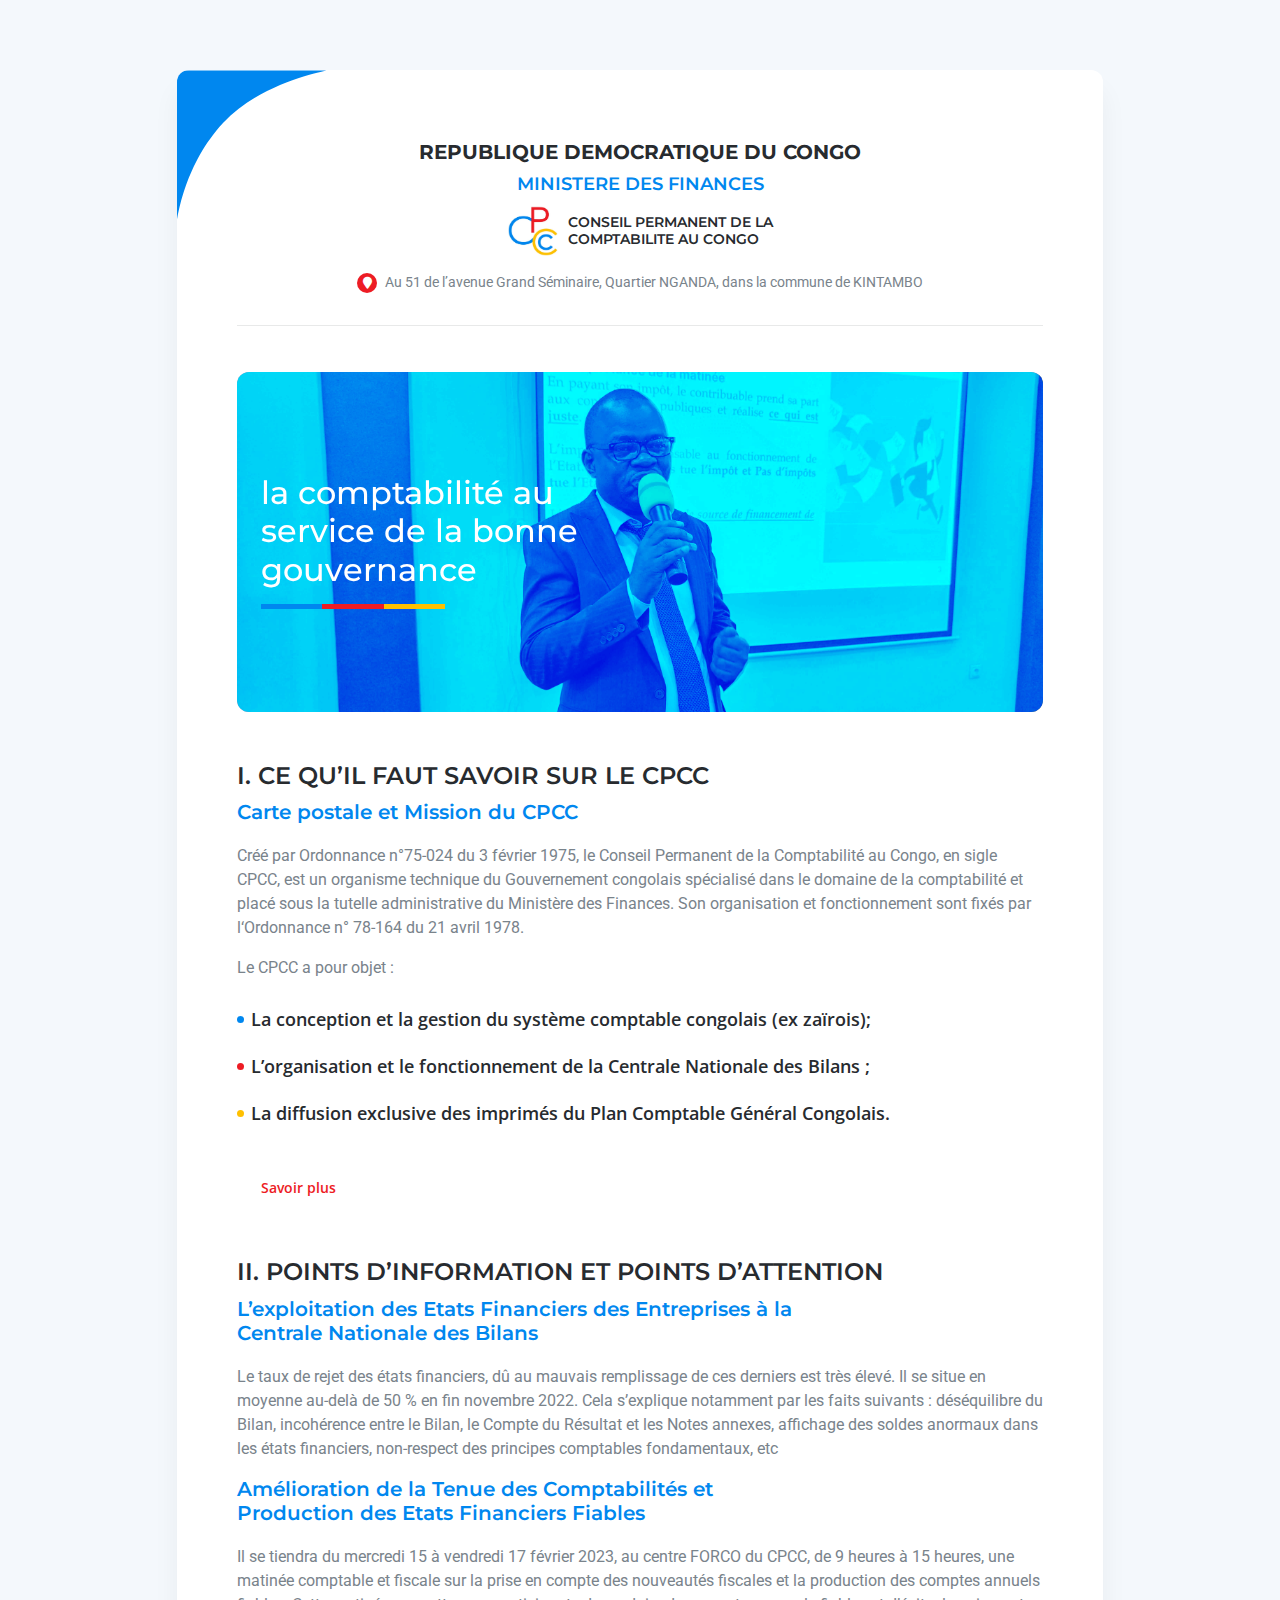
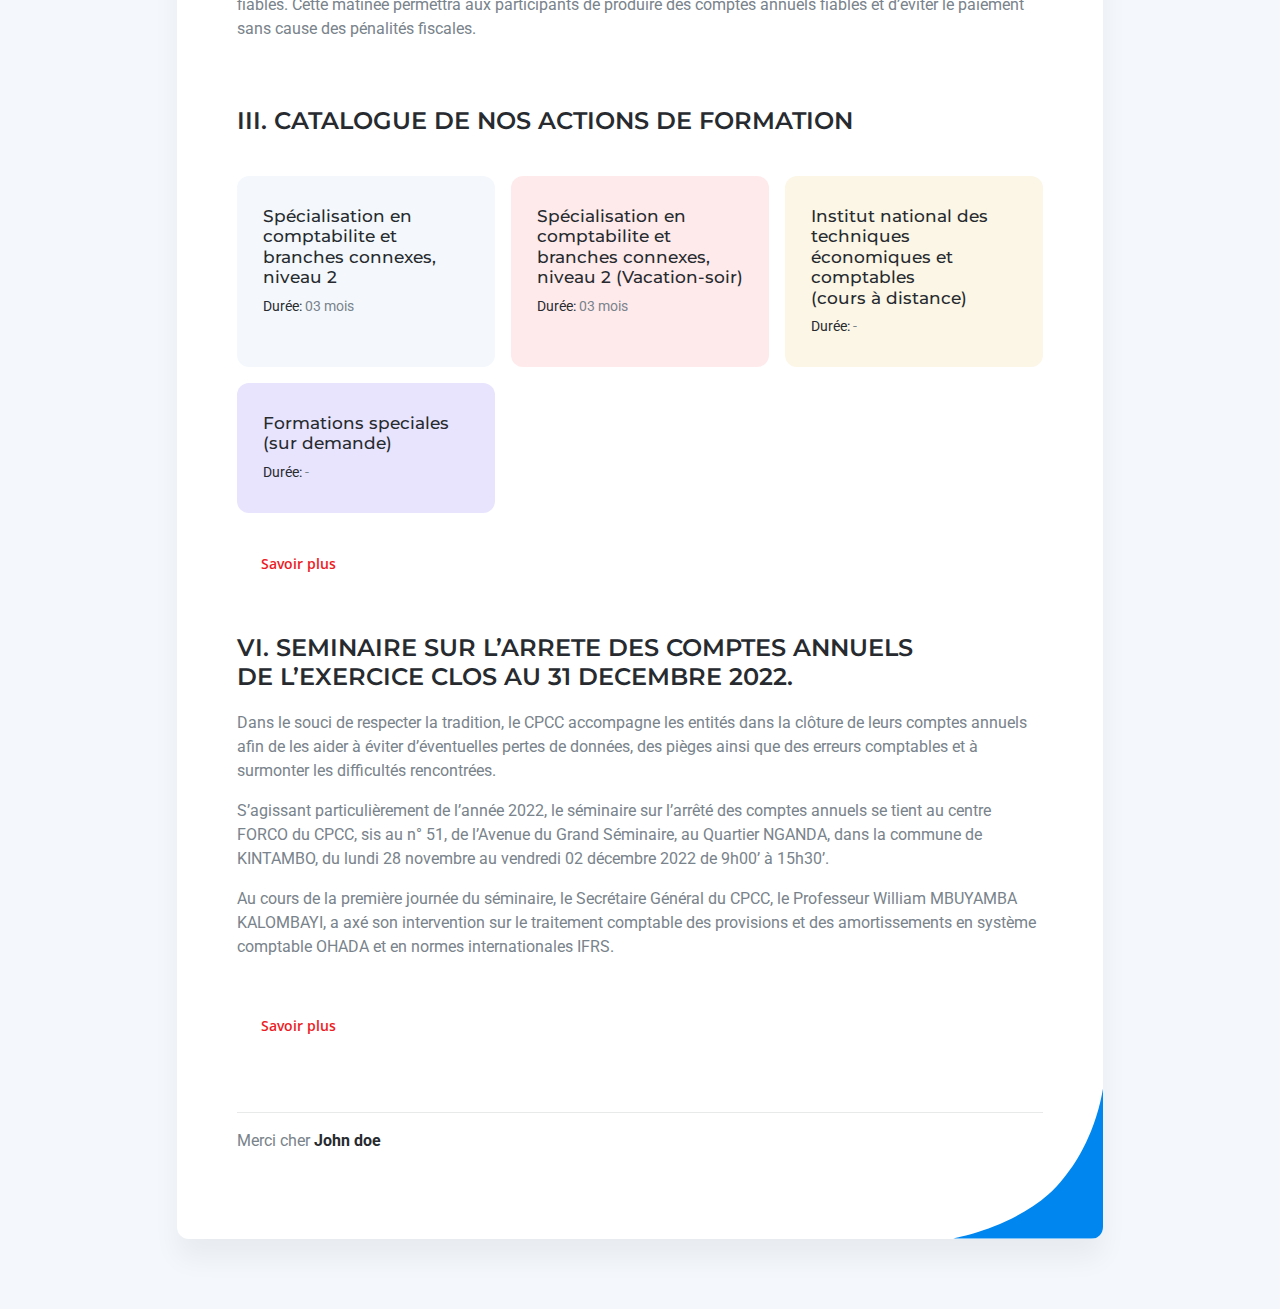
==== newsletter/index.html @ 737fd837 "push" ====
<!DOCTYPE html>
<html lang="en">

<head>
  <meta charset="UTF-8">
  <meta http-equiv="X-UA-Compatible" content="IE=edge">
  <meta name="viewport" content="width=device-width, initial-scale=1.0">
  <title>Letter| Accueil</title>
  <link rel="stylesheet" href="css/bootstrap.min.css">
  <link rel="stylesheet" href="https://pro.fontawesome.com/releases/v5.10.0/css/all.css">
  <link rel="stylesheet" href="font/css/all.min.css">
  <link rel="stylesheet" href="css/style.css">
</head>

<body>
  <div class="global-div">
    <div class="wrapper">
      <div class="container">
        <div class="row justify-content-center">
          <div class="col-lg-10">
            <div class="card">
              <svg width="150" height="151" viewBox="0 0 150 151" fill="none" xmlns="http://www.w3.org/2000/svg">
                      <path d="M0 0.5H150C150 0.5 83.638 12.2898 46 53C8.36202 93.7102 1.12723 144.4 0 150.5V0.5Z" fill="var(--blueColor)"/>
                    </svg>
                    <svg width="150" height="151" viewBox="0 0 150 151" fill="none" xmlns="http://www.w3.org/2000/svg">
                      <path d="M0 0.5H150C150 0.5 83.638 12.2898 46 53C8.36202 93.7102 1.12723 144.4 0 150.5V0.5Z" fill="var(--blueColor)"/>
                    </svg>
              <div class="d-flex block-header flex-column">
                <div class="info-min text-center">
                  <h2>REPUBLIQUE DEMOCRATIQUE DU CONGO</h2>
                  <h3>
                    MINISTERE DES FINANCES
                  </h3>
                </div>
                <div class="d-flex align-items-center justify-content-center mb-3">
                  <div class="logo">
                    <img src="images/logo.jpeg" alt="">
                  </div>
                  <h5>CONSEIL PERMANENT DE LA <br> COMPTABILITE AU CONGO</h5>
                </div>
                <div class="text-center">
                  <p><i class="fas fa-map-marker"></i> Au 51 de l’avenue Grand Séminaire, Quartier NGANDA, dans la
                    commune de KINTAMBO</p>
                </div>
                <hr>
              </div>
              <div class="block-banner">
                <img src="images/banner.jpg" alt="">
                <div class="container-fluid">
                  <div class="row">
                    <div class="col-lg-6">
                      <h3>
                        la comptabilité au service de la bonne gouvernance
                        <span class="line"></span>
                      </h3>
                    </div>
                  </div>
                </div>
              </div>
              <div class="block-about">
                <div class="container-fluid px-0">
                  <div class="row">
                    <div class="col-12">
                      <h2>
                        I. CE QU’IL FAUT SAVOIR SUR LE CPCC
                      </h2>
                      <h3>
                        Carte postale et Mission du CPCC
                      </h3>
                      <p>
                        Créé par Ordonnance n°75-024 du 3 février 1975, le Conseil Permanent de la Comptabilité au
                        Congo, en sigle CPCC, est un organisme technique du Gouvernement congolais spécialisé dans le
                        domaine de la comptabilité et placé sous la tutelle administrative du Ministère des Finances.
                        Son organisation et fonctionnement sont fixés par l‘Ordonnance n° 78-164 du 21 avril 1978.
                      </p>
                      <p>
                        Le CPCC a pour objet :
                      </p>
                      <ul>
                        <li>
                          La conception et la gestion du système comptable congolais (ex zaïrois);
                        </li>
                        <li>
                          L’organisation et le fonctionnement de la Centrale Nationale des Bilans ;
                        </li>
                        <li>
                          La diffusion exclusive des imprimés du Plan Comptable Général Congolais.
                        </li>
                      </ul>
                      <a href="#" class="btn">Savoir plus</a>
                    </div>
                  </div>
                </div>
              </div>
              <div class="block-formation">
                <h2>
                  II. POINTS D’INFORMATION ET POINTS D’ATTENTION
                </h2>
                <h3>
                  L’exploitation des Etats Financiers des Entreprises à la <br>
                  Centrale Nationale des Bilans
                </h3>
                <p>
                  Le taux de rejet des états financiers, dû au mauvais remplissage de ces derniers est très élevé. Il se
                  situe en moyenne au-delà de 50 % en fin novembre 2022. Cela s’explique notamment par les faits
                  suivants : déséquilibre du Bilan, incohérence entre le Bilan, le Compte du Résultat et les Notes
                  annexes, affichage des soldes anormaux dans les états financiers, non-respect des principes comptables
                  fondamentaux, etc
                </p>
                <h3>
                  Amélioration de la Tenue des Comptabilités et <br> Production des Etats Financiers Fiables
                </h3>
                <p>
                  Il se tiendra du mercredi 15 à vendredi 17 février 2023, au centre FORCO du CPCC, de 9 heures à 15
                  heures, une matinée comptable et fiscale sur la prise en compte des nouveautés fiscales et la
                  production des comptes annuels fiables.
                  Cette matinée permettra aux participants de produire des comptes annuels fiables et d’éviter le
                  paiement sans cause des pénalités fiscales.

                </p>
              </div>
              <div class="block-all-catalogue">
                <h2>
                  III. CATALOGUE DE NOS ACTIONS DE FORMATION
                </h2>
                <div class="container-fluid px-0">
                  <div class="row g-lg-3 g-3 mt-lg-4 mt-2">
                    <div class="col-lg-4">
                      <a href="#">
                        <div class="card-cat card-1">
                          <h4>
                            Spécialisation en comptabilite et branches connexes, niveau 2

                          </h4>
                          <p><span>Durée: </span>03 mois</p>
                        </div>
                      </a>
                    </div>
                    <div class="col-lg-4">
                      <a href="#">
                        <div class="card-cat card-2">
                          <h4>
                            Spécialisation en comptabilite et branches connexes, niveau 2

                            (Vacation-soir)

                          </h4>
                          <p><span>Durée: </span>03 mois</p>
                        </div>
                      </a>
                    </div>
                    <div class="col-lg-4">
                      <a href="#">
                        <div class="card-cat card-3">
                          <h4>
                            Institut national
                            des techniques économiques et comptables
                            <br>
                            (cours à distance)


                          </h4>
                          <p><span>Durée: </span>-</p>
                        </div>
                      </a>
                    </div>
                    <div class="col-lg-4">
                      <a href="#">
                        <div class="card-cat card-4">
                          <h4>
                            Formations speciales
                            <br>
                            (sur demande)

                          </h4>
                          <p><span>Durée: </span>-</p>
                        </div>
                      </a>
                    </div>
                  </div>
                  <a href="#" class="btn">Savoir plus</a>
                </div>
              </div>
              <div class="block-sem">
                <h2>
                  VI. SEMINAIRE SUR L’ARRETE DES COMPTES ANNUELS <br> DE L’EXERCICE  CLOS AU 31 
                  DECEMBRE 2022.
                </h2>
                <p>
                  Dans le souci de respecter la tradition, le CPCC accompagne les entités dans la clôture de leurs comptes annuels afin de les aider à éviter d’éventuelles pertes de données, des pièges ainsi que des erreurs comptables et à surmonter les difficultés rencontrées.
                </p>
                <p>
                  S’agissant particulièrement de l’année 2022, le séminaire sur l’arrêté des comptes annuels se tient au centre FORCO du CPCC, sis au n° 51, de l’Avenue du Grand Séminaire, au Quartier NGANDA, dans la commune de KINTAMBO, du lundi 28 novembre au vendredi 02 décembre 2022 de 9h00’ à 15h30’.
                </p>
                <p>
                  Au cours de la première journée du séminaire, le Secrétaire Général du CPCC, le Professeur William MBUYAMBA KALOMBAYI, a axé son intervention sur le traitement comptable des provisions et des amortissements en système comptable OHADA et en normes internationales IFRS.
                </p>
                <a href="#" class="btn">Savoir plus</a>
              </div>
              <hr>
              <footer>
                <p>Merci cher <span>John doe</span></p>
              </footer>
            </div>
            
          </div>
        </div>
      </div>
    </div>
  </div>
  <script src="js/app.js"></script>
  <script src="js/bootstrap.min.js"></script>
</body>

</html>
---- newsletter/css/style.css ----
@import url('https://fonts.googleapis.com/css2?family=Open+Sans:wght@300;400;600;700&family=Roboto:wght@100;300;400;700&family=Montserrat:wght@700&display=swap');
body{
    position: relative;
    overflow-x: hidden;
    height: 100%;
    background: #fff;
    font-family: 'Open Sans', sans-serif;
}
:root{
    --blueColor: #0087ef;
    --redColor: #ed1c24;
    --yellowColor: #ffc000;
    --bglight: #f4f8fc;
    --colorText: #272b2f;
    --paragraphColor: #79838b;
    --whiteColor: #fff;
}
h1,h2,h3,h4,h5,h6{
    font-family: 'Montserrat',sans-serif;
}
.btn:focus{
    box-shadow: none;
}
a{
    text-decoration: none;
}
p{
    font-family: 'Roboto',sans-serif;
    color: var(--paragraphColor);
}
.global-div{
    position: relative;
    overflow-x: hidden;
    min-height: 100vh;
    background: var(--bglight);
}
.wrapper{
    position: relative;
    padding: 70px 0;
}
.block-header h2{
    font-size: 20px;
    font-weight: 700;
    color: var(--colorText);
    margin-bottom: 10px;
}
.block-header h3{
    color: var(--blueColor);
    font-size: 18px;
    font-weight: 600;
    margin-bottom: 10px;
}
.block-header h5{
    font-size: 14px;
    font-weight: 600;
    color: var(--colorText);
    margin-left: 10px;
    margin-bottom: 0;
}
.block-header p{
    font-size: 14px;
}
hr{

    opacity: .1;
}
.wrapper .card{
    border: none;
    box-shadow: 0 20px 27px 0 rgba(0,0,0,.05);
    padding: 70px 60px;
    border-radius: 0;
    overflow: hidden;
    border-radius: 12px;
}
.wrapper .card svg{
    position: absolute;
}
.wrapper .card svg:nth-child(1){
    top: 0;
    left: 0;
}
.wrapper .card svg:nth-child(2){
    bottom: 0;
    right: 0;
    transform: rotate(-180deg);
}
.wrapper .card .logo{
    width: 50px;
}
.wrapper .card .logo img{
    width: 100%;
    height: auto;
}
.wrapper .card .col-lg-12 p{
    line-height: 30px;
}
.wrapper .card .fas, .far{
    margin-right: 5px;
    background: var(--redColor);
    color: var(--whiteColor);
    width: 20px;
    height: 20px;
    text-align: center;
    line-height: 20px;
    font-size: 12px;
    border-radius: 50px;
}
.wrapper .card .col-lg-4 .text-star p{
    margin-bottom: 10px;
    color: rgb(33, 37, 41);
}
.wrapper .card .col-lg-12 h5{
    position: relative;
    display: inline-block;
}
.wrapper .card .col-lg-12 h5::before{
    content: '';
    position: absolute;
    width: 100%;
    height: 3px;
    background: #dc231a;
    border-radius: 5px;
    bottom: -20px;
}
.block-banner{
    height: 340px;
    position: relative;
    background: var(--blueColor);
    border-radius: 12px;
    overflow: hidden;
    display: flex;
    align-items: center;
    justify-content: center;
    z-index: 1;
    margin-top: 30px;
}
.block-banner img{
    width: 100%;
    height: 100%;
    object-fit: cover;
    mix-blend-mode: overlay;
    position: absolute;
    z-index: -1;
    top: 0;
    left: 0;
}
.block-banner h3{
    color: var(--whiteColor);
    font-size: 32px;
    position: relative;
    margin-bottom: 0;
    padding-bottom: 20px;
    display: inline-block;
}
.block-banner h3 .line{
    position: absolute;
    width: 50%;
    height: 5px;
    background: var(--redColor);
    left: 0;
    bottom: 0;
}
.block-banner h3 .line::before{
    content: '';
    position: absolute;
    width: 33%;
    height: 100%;
    background: var(--blueColor);
    left: 0;
    top: 0;
}
.block-banner h3 .line::after{
    content: '';
    position: absolute;
    width: 33%;
    height: 100%;
    background: var(--yellowColor);
    right: 0;
    top: 0;
}
.block-about{
    padding: 50px 0;
}
.block-about h2{
    color: var(--colorText);
    font-size: 24px;
    font-weight: 600;
    margin-bottom: 10px;
}
.block-about h3{
    color: var(--blueColor);
    font-size: 20px;
    margin-bottom: 20px;
    font-weight: 600;
}
.block-about ul{
    padding-left: 0;
    margin-bottom: 0;
    list-style: none;
}
.block-about ul li{
    color: var(--colorText);
    font-size: 18px;
    font-weight: 600;
    padding: 10px 0;
    padding-left: 14px;
    position: relative;
    display: flex;
    align-items: center;

}
.block-about ul li::before{
    content: '';
    position: absolute;
    width: 7px;
    height: 7px;
    background: var(--blueColor);
    border-radius: 100%;
    left: 0;
}
.block-about ul li:nth-child(2):before{
    background: var(--redColor);
}
.block-about ul li:nth-child(3):before{
    background: var(--yellowColor);
}
.block-about .btn{
   
    color: var(--redColor);
    border-radius: 50px;
    margin-top: 30px;
    border: none;
    padding: 10px 24px;
    font-size: 14px;
    font-weight: 600;
    transition: .3s;
}
.block-about .btn:hover{
    background: #ffeaeb;
}
.block-formation{
    padding: 50px 0;
    padding-top: 0;
}
.block-formation h2{
    color: var(--colorText);
    font-size: 24px;
    font-weight: 600;
    margin-bottom: 10px;
}
.block-formation h3{
    color: var(--blueColor);
    font-size: 20px;
    margin-bottom: 20px;
    font-weight: 600;
}
.block-all-catalogue{
    padding: 50px 0;
    padding-top: 0;
}
.block-all-catalogue h2{
    color: var(--colorText);
    font-size: 24px;
    font-weight: 600;
    margin-bottom: 10px;
}
.block-all-catalogue .card-cat{
    padding: 30px 26px;
    border-radius: 12px;
    height: 100%;
}
.block-all-catalogue .card-cat h4{
    font-size: 17px;
    color: var(--colorText);
}
.block-all-catalogue .card-cat p{
    font-size: 14px;
    margin-bottom: 0;
}
.block-all-catalogue .card-cat p span{
    color: var(--colorText);
}
.block-all-catalogue .card-cat.card-1{
    background: var(--bglight);
}
.block-all-catalogue .card-cat.card-2{
    background: #ffeaeb;
}
.block-all-catalogue .card-cat.card-3{
    background: #fcf6e6;
}
.block-all-catalogue .card-cat.card-4{
    background: #e8e4fd;
}
.block-all-catalogue .btn{
   
    color: var(--redColor);
    border-radius: 50px;
    margin-top: 30px;
    border: none;
    padding: 10px 24px;
    font-size: 14px;
    font-weight: 600;
    transition: .3s;
}
.block-all-catalogue .btn:hover{
    background: #ffeaeb;
}
.block-sem{
    padding: 50px 0;
    padding-top: 0;
}
.block-sem h2{
    color: var(--colorText);
    font-size: 24px;
    font-weight: 600;
    margin-bottom: 20px;
}
.block-sem .btn{
   
    color: var(--redColor);
    border-radius: 50px;
    margin-top: 30px;
    border: none;
    padding: 10px 24px;
    font-size: 14px;
    font-weight: 600;
    transition: .3s;
}
.block-sem .btn:hover{
    background: #ffeaeb;
}
footer p span{
    color: var(--colorText);
    font-weight: bold;
}
@media(max-width: 576px){
    .wrapper .card{
        padding: 50px 20px;
    }
    .wrapper{
        padding: 20px 0;
    }
    .block-header h2{
        font-size: 15px;
        font-weight: 600;
    }
    .block-header h3 {
        font-size: 14px;
        margin-bottom: 10px;
    }
    .wrapper .card .logo{
        width: 40px;
    }
    .block-header h5 {
        font-size: 12px;
        margin-left: 10px;
    }
    .block-banner{
        height: 260px;
        margin-top: 20px;
    } 
    .block-banner h3{
        font-size: 22px;
    }
    .block-about{
        padding: 30px 0;
    } 
    .block-about h2{
        font-size: 16px;
    }
    .block-about h3{
        font-size: 16px;
    }
    p{
        font-size: 14px;
    }
    .block-about ul li{
        font-size: 14px;
    }
    .block-about .btn{
        font-size: 13px;
        margin-top: 10px;
        font-weight: 700;
    }
    .block-formation{
        padding: 30px 0;
        padding-top: 0;
    }
    .block-formation h2{
        font-size: 16px;
    }
    .block-formation h3{
        font-size: 16px;
    }
    .block-all-catalogue{
        padding: 30px 0;
        padding-top: 0;
    }
    .block-all-catalogue h2{
        font-size: 16px;
    }
    .block-all-catalogue h3{
        font-size: 16px;
    }
    .block-all-catalogue .card-cat h4{
        font-size: 14px;
    }
    .block-all-catalogue .btn{
        font-size: 13px;
        font-weight: 700;
        margin-top: 20px;
    }
    .block-sem{
        padding: 30px 0;
        padding-top: 0;
    }
    .block-sem h2{
        font-size: 16px;
    }
    .block-sem .btn{
        font-size: 13px;
        font-weight: 700;
        margin-top: 10px;
    }
    .wrapper .card svg{
        width: 70px;
        height: auto;
    }
}
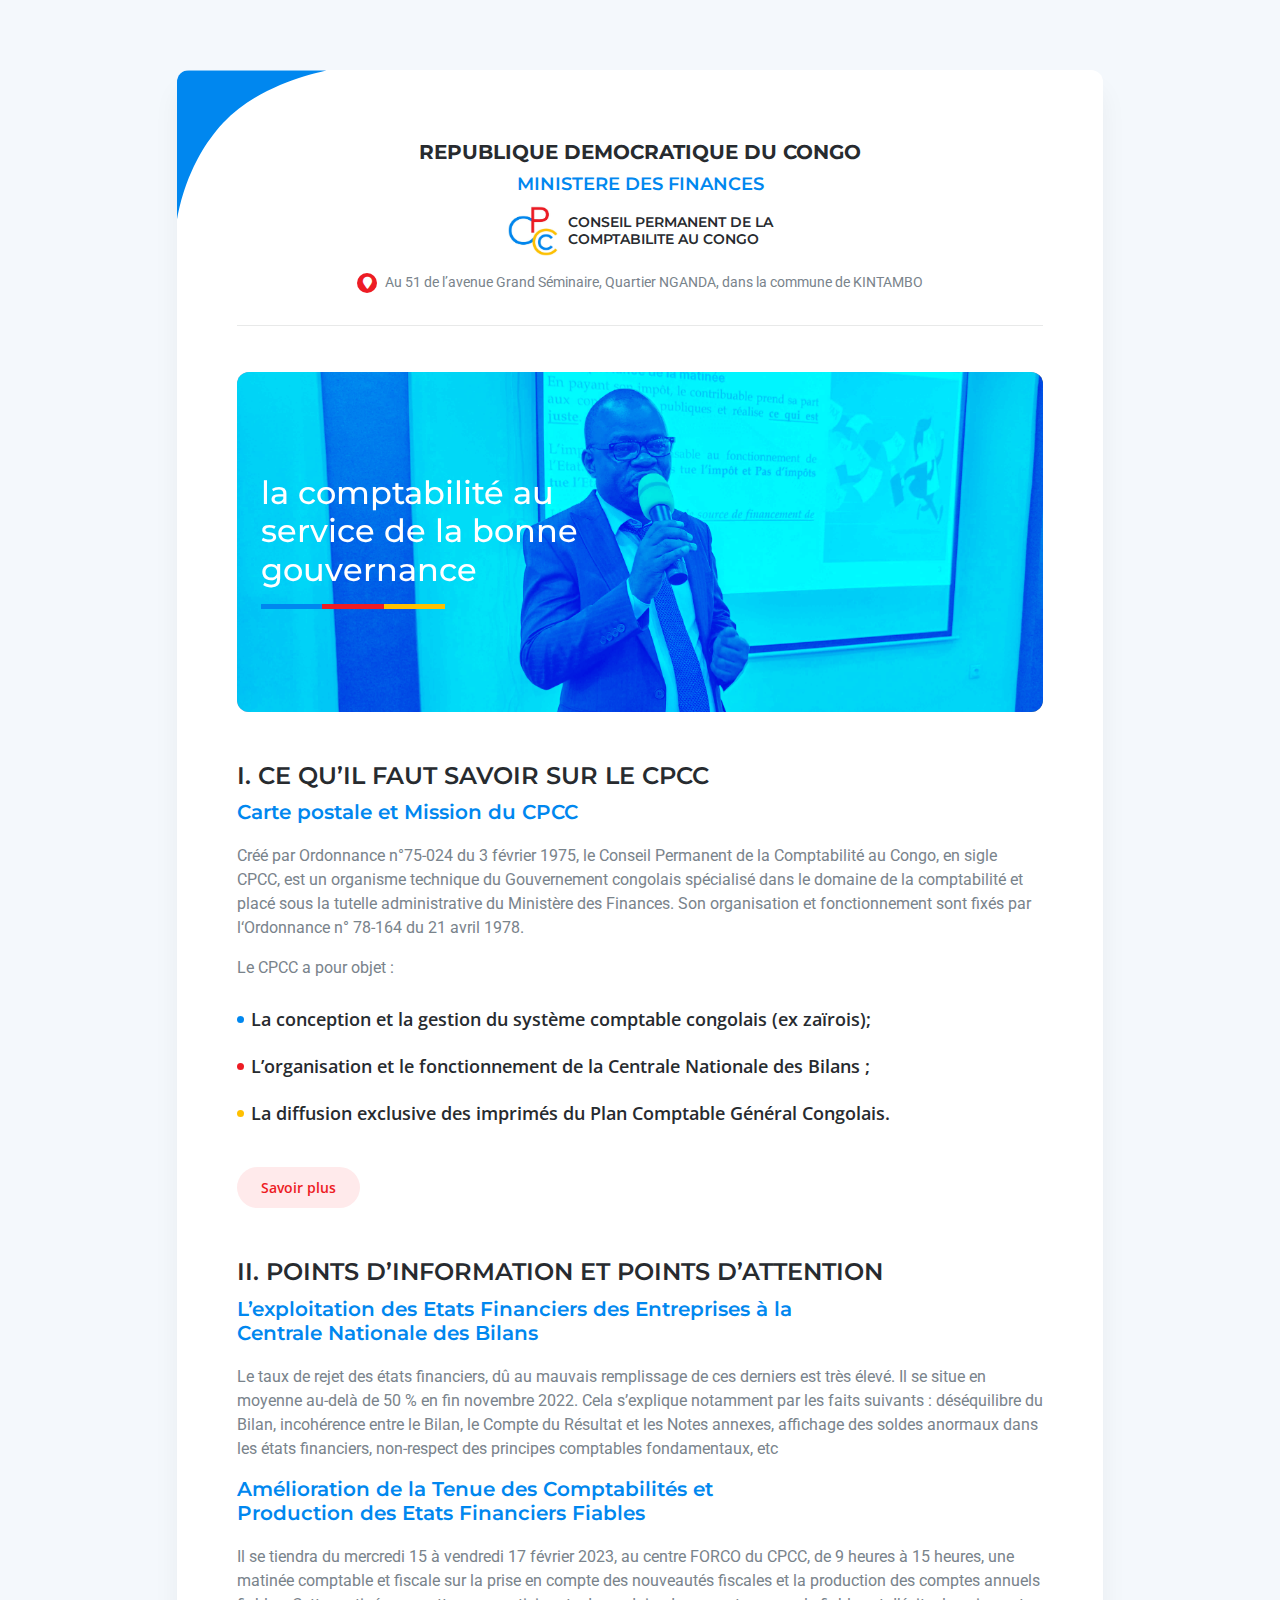
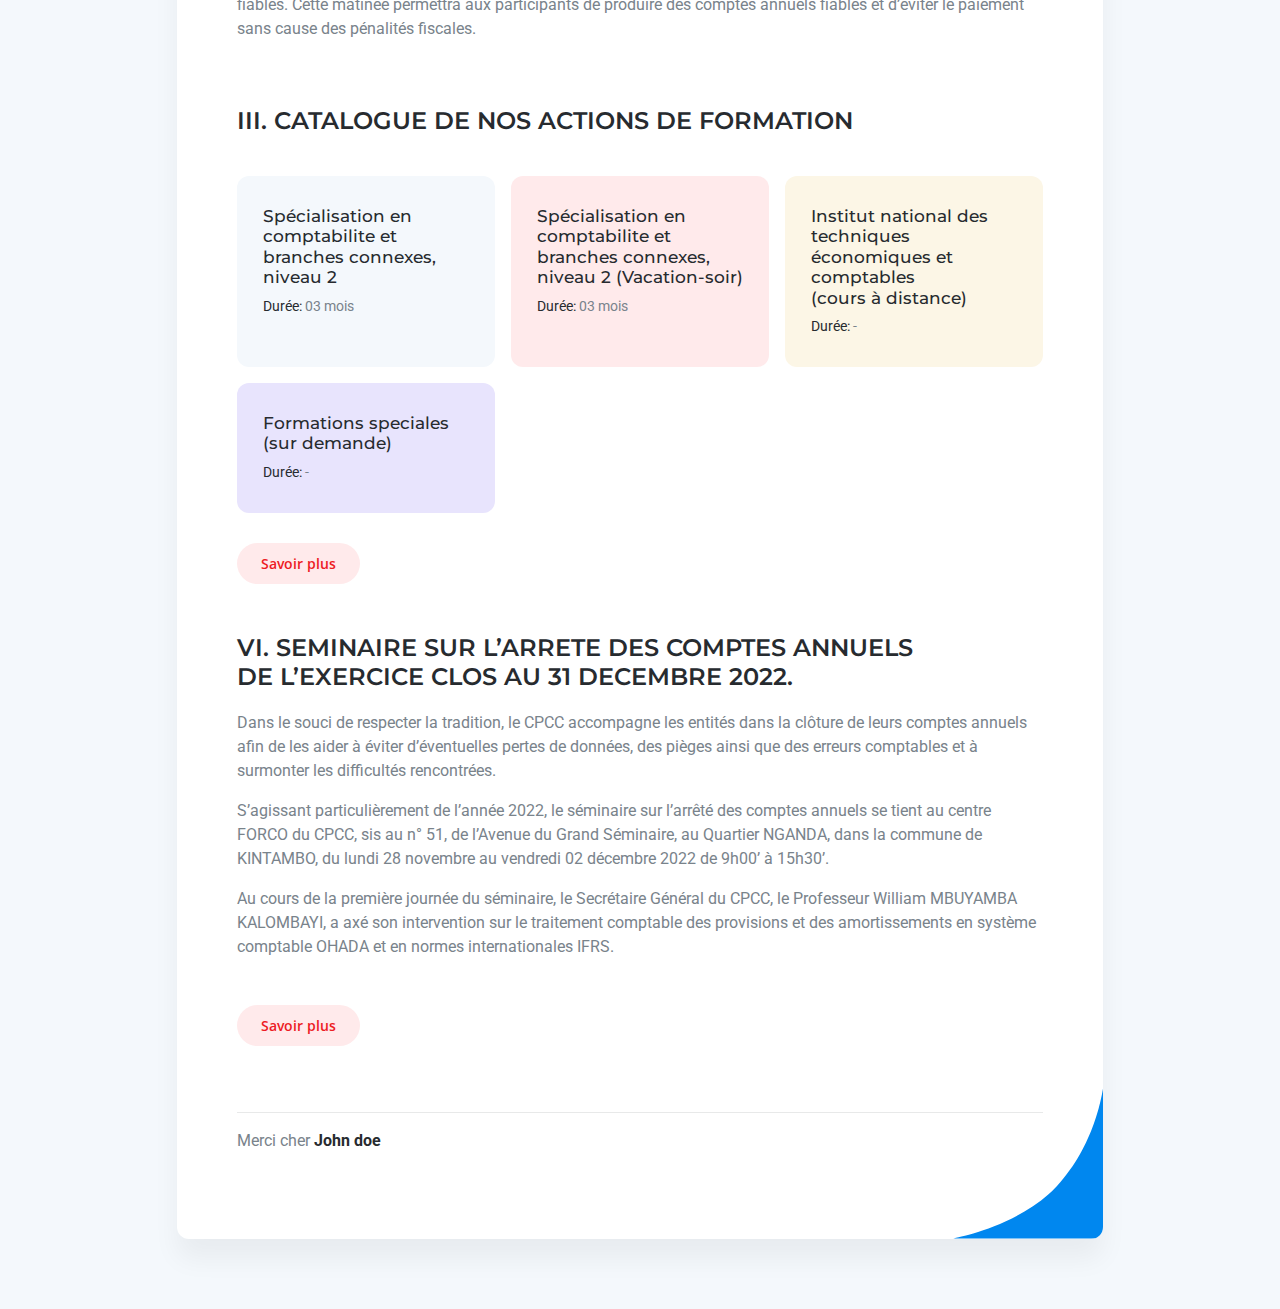
==== commit 147951ec: "push" ====
--- a/newsletter/index.html
+++ b/newsletter/index.html
@@ -87,7 +87,7 @@
                           La diffusion exclusive des imprimés du Plan Comptable Général Congolais.
                         </li>
                       </ul>
-                      <a href="#" class="btn">Savoir plus</a>
+                      <a href="https://cpcc.silasmas.com/" class="btn">Savoir plus</a>
                     </div>
                   </div>
                 </div>
@@ -195,7 +195,7 @@
                 <p>
                   Au cours de la première journée du séminaire, le Secrétaire Général du CPCC, le Professeur William MBUYAMBA KALOMBAYI, a axé son intervention sur le traitement comptable des provisions et des amortissements en système comptable OHADA et en normes internationales IFRS.
                 </p>
-                <a href="#" class="btn">Savoir plus</a>
+                <a href="https://cpcc.silasmas.com/" class="btn">Savoir plus</a>
               </div>
               <hr>
               <footer>
--- a/newsletter/css/style.css
+++ b/newsletter/css/style.css
@@ -225,7 +225,7 @@
     background: var(--yellowColor);
 }
 .block-about .btn{
-   
+    background: #ffeaeb;
     color: var(--redColor);
     border-radius: 50px;
     margin-top: 30px;
@@ -236,7 +236,8 @@
     transition: .3s;
 }
 .block-about .btn:hover{
-    background: #ffeaeb;
+    background: var(--redColor);
+    color: var(--bglight);
 }
 .block-formation{
     padding: 50px 0;
@@ -293,7 +294,7 @@
     background: #e8e4fd;
 }
 .block-all-catalogue .btn{
-   
+   background: #ffeaeb;
     color: var(--redColor);
     border-radius: 50px;
     margin-top: 30px;
@@ -304,7 +305,8 @@
     transition: .3s;
 }
 .block-all-catalogue .btn:hover{
-    background: #ffeaeb;
+    background: var(--redColor);
+    color: var(--whiteColor);
 }
 .block-sem{
     padding: 50px 0;
@@ -317,7 +319,7 @@
     margin-bottom: 20px;
 }
 .block-sem .btn{
-   
+    background: #ffeaeb;
     color: var(--redColor);
     border-radius: 50px;
     margin-top: 30px;
@@ -328,7 +330,8 @@
     transition: .3s;
 }
 .block-sem .btn:hover{
-    background: #ffeaeb;
+    background: var(--redColor);
+    color: var(--whiteColor);
 }
 footer p span{
     color: var(--colorText);
